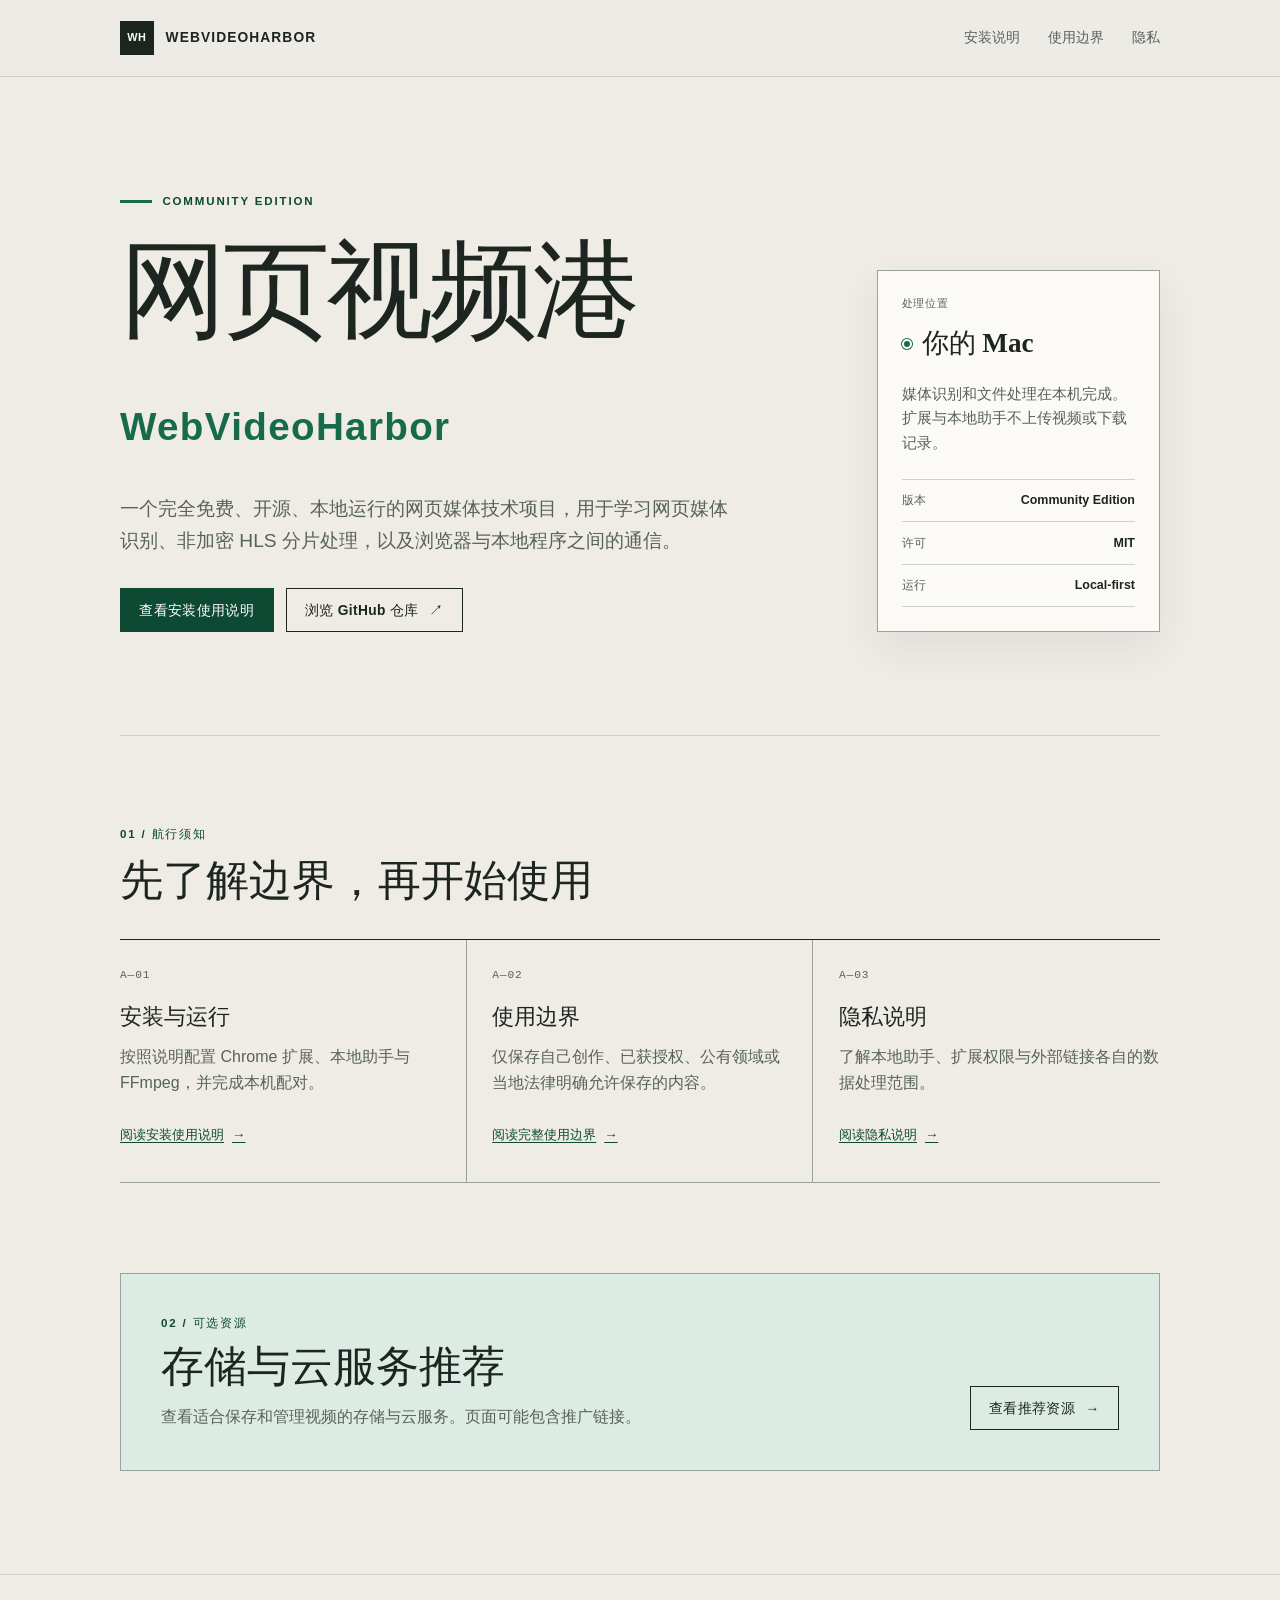
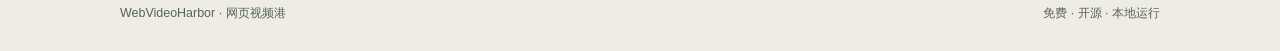
==== docs/index.html @ baf3bd06 "feat: add disclosed recommendation site" ====
<!doctype html>
<html lang="zh-CN">
  <head>
    <meta charset="utf-8">
    <meta name="viewport" content="width=device-width, initial-scale=1">
    <meta
      name="description"
      content="WebVideoHarbor（网页视频港）Community Edition 项目主页。"
    >
    <title>WebVideoHarbor · 网页视频港</title>
    <link rel="stylesheet" href="site.css">
  </head>
  <body>
    <header class="site-header">
      <div class="page-shell header-row">
        <a class="wordmark" href="index.html" aria-label="WebVideoHarbor 首页">
          <span class="wordmark-mark" aria-hidden="true">WH</span>
          <span>WebVideoHarbor</span>
        </a>
        <nav class="site-nav" aria-label="主要导航">
          <a href="安装使用说明.md">安装说明</a>
          <a href="使用边界.md">使用边界</a>
          <a href="../PRIVACY.md">隐私</a>
        </nav>
      </div>
    </header>

    <main>
      <section class="hero page-shell" aria-labelledby="hero-title">
        <div class="eyebrow"><span aria-hidden="true"></span>Community Edition</div>
        <div class="hero-grid">
          <div class="hero-copy">
            <h1 id="hero-title">网页视频港<br><span>WebVideoHarbor</span></h1>
            <p class="hero-lead">
              一个完全免费、开源、本地运行的网页媒体技术项目，用于学习网页媒体识别、非加密 HLS 分片处理，以及浏览器与本地程序之间的通信。
            </p>
            <div class="action-row">
              <a class="button button-primary" href="安装使用说明.md">查看安装使用说明</a>
              <a
                class="button button-secondary"
                href="https://github.com/PHPfrank/web-video-harbor"
              >浏览 GitHub 仓库<span aria-hidden="true">↗</span></a>
            </div>
          </div>

          <aside class="status-card" aria-label="项目处理方式">
            <p class="status-label">处理位置</p>
            <p class="status-value"><span aria-hidden="true"></span>你的 Mac</p>
            <p>
              媒体识别和文件处理在本机完成。扩展与本地助手不上传视频或下载记录。
            </p>
            <dl class="status-list">
              <div><dt>版本</dt><dd>Community Edition</dd></div>
              <div><dt>许可</dt><dd>MIT</dd></div>
              <div><dt>运行</dt><dd>Local-first</dd></div>
            </dl>
          </aside>
        </div>
      </section>

      <section class="project-notes page-shell" aria-labelledby="project-notes-title">
        <div class="section-heading">
          <p class="section-index">01 / 航行须知</p>
          <h2 id="project-notes-title">先了解边界，再开始使用</h2>
        </div>
        <div class="note-grid">
          <article class="note-card">
            <p class="card-number">A—01</p>
            <h3>安装与运行</h3>
            <p>按照说明配置 Chrome 扩展、本地助手与 FFmpeg，并完成本机配对。</p>
            <a class="text-link" href="安装使用说明.md">阅读安装使用说明 <span aria-hidden="true">→</span></a>
          </article>
          <article class="note-card">
            <p class="card-number">A—02</p>
            <h3>使用边界</h3>
            <p>仅保存自己创作、已获授权、公有领域或当地法律明确允许保存的内容。</p>
            <a class="text-link" href="使用边界.md">阅读完整使用边界 <span aria-hidden="true">→</span></a>
          </article>
          <article class="note-card">
            <p class="card-number">A—03</p>
            <h3>隐私说明</h3>
            <p>了解本地助手、扩展权限与外部链接各自的数据处理范围。</p>
            <a class="text-link" href="../PRIVACY.md">阅读隐私说明 <span aria-hidden="true">→</span></a>
          </article>
        </div>
      </section>

      <section class="recommendation-entry page-shell" aria-labelledby="resources-title">
        <div>
          <p class="section-index">02 / 可选资源</p>
          <h2 id="resources-title">存储与云服务推荐</h2>
          <p>查看适合保存和管理视频的存储与云服务。页面可能包含推广链接。</p>
        </div>
        <a class="button button-secondary" href="recommendations.html">查看推荐资源 <span aria-hidden="true">→</span></a>
      </section>
    </main>

    <footer class="site-footer">
      <div class="page-shell footer-row">
        <p>WebVideoHarbor · 网页视频港</p>
        <p>免费 · 开源 · 本地运行</p>
      </div>
    </footer>
  </body>
</html>
---- docs/site.css ----
:root {
  color-scheme: light;
  --canvas: #eeece5;
  --surface: #fbfaf6;
  --surface-strong: #ffffff;
  --ink: #1d2521;
  --ink-soft: #58625d;
  --line: #cfd1c8;
  --line-dark: #9aa29c;
  --accent: #176a4b;
  --accent-dark: #0d4933;
  --accent-pale: #dcebe3;
  --content-width: 65rem;
  --shadow: 0 16px 40px rgba(31, 42, 36, 0.07);
  font-family: "Avenir Next", Avenir, "Helvetica Neue", Arial, sans-serif;
  font-synthesis: none;
}

* {
  box-sizing: border-box;
}

html {
  background: var(--canvas);
  scroll-behavior: smooth;
}

body {
  min-width: 20rem;
  margin: 0;
  color: var(--ink);
  background-color: var(--canvas);
  line-height: 1.65;
}

a {
  color: inherit;
  text-decoration-thickness: 0.08em;
  text-underline-offset: 0.2em;
}

a:focus-visible {
  outline: 3px solid var(--accent);
  outline-offset: 4px;
}

.page-shell {
  width: min(calc(100% - 2rem), var(--content-width));
  margin-inline: auto;
}

.site-header {
  border-bottom: 1px solid var(--line);
  background: rgba(238, 236, 229, 0.96);
}

.header-row,
.footer-row {
  display: flex;
  align-items: center;
  justify-content: space-between;
  gap: 1.5rem;
}

.header-row {
  min-height: 4.75rem;
}

.wordmark {
  display: inline-flex;
  align-items: center;
  gap: 0.75rem;
  font-size: 0.86rem;
  font-weight: 700;
  letter-spacing: 0.08em;
  text-decoration: none;
  text-transform: uppercase;
}

.wordmark-mark {
  display: grid;
  width: 2.1rem;
  height: 2.1rem;
  border: 1px solid var(--ink);
  place-items: center;
  color: var(--surface);
  background: var(--ink);
  font-size: 0.68rem;
  letter-spacing: 0.04em;
}

.site-nav {
  display: flex;
  align-items: center;
  gap: clamp(0.8rem, 3vw, 1.75rem);
  color: var(--ink-soft);
  font-size: 0.86rem;
}

.site-nav a {
  padding-block: 0.45rem;
  text-decoration: none;
}

.site-nav a:hover {
  color: var(--accent-dark);
  text-decoration: underline;
}

.hero {
  padding-block: clamp(4rem, 9vw, 7.5rem) clamp(4rem, 8vw, 6.5rem);
  border-bottom: 1px solid var(--line);
}

.eyebrow,
.section-index {
  margin: 0;
  color: var(--accent-dark);
  font-size: 0.72rem;
  font-weight: 700;
  letter-spacing: 0.16em;
  text-transform: uppercase;
}

.eyebrow {
  display: flex;
  align-items: center;
  gap: 0.65rem;
}

.eyebrow span {
  width: 2rem;
  height: 0.15rem;
  background: var(--accent);
}

.hero-grid {
  display: grid;
  gap: 3rem;
  margin-top: 1.4rem;
}

h1,
h2,
h3,
p {
  overflow-wrap: break-word;
}

h1,
h2,
h3 {
  text-wrap: balance;
}

h1,
.resources-heading h1 {
  margin: 0;
  font-family: "Songti SC", STSong, "Noto Serif CJK SC", Georgia, serif;
  font-weight: 600;
  letter-spacing: -0.035em;
  line-height: 1.06;
}

.hero h1 {
  max-width: 13ch;
  font-size: clamp(3.2rem, 9vw, 6.7rem);
}

.hero h1 span {
  display: inline-block;
  color: var(--accent);
  font-family: "Avenir Next", Avenir, "Helvetica Neue", Arial, sans-serif;
  font-size: 0.36em;
  font-weight: 650;
  letter-spacing: 0.035em;
}

.hero-lead {
  max-width: 39rem;
  margin: 2rem 0 0;
  color: var(--ink-soft);
  font-size: clamp(1rem, 2vw, 1.2rem);
}

.action-row {
  display: flex;
  flex-wrap: wrap;
  gap: 0.75rem;
  margin-top: 2rem;
}

.button {
  display: inline-flex;
  min-height: 44px;
  align-items: center;
  justify-content: center;
  gap: 0.65rem;
  padding: 0.72rem 1.15rem;
  border: 1px solid var(--ink);
  font-size: 0.86rem;
  font-weight: 700;
  letter-spacing: 0.025em;
  line-height: 1.25;
  text-align: center;
  text-decoration: none;
  transition: background-color 160ms ease, color 160ms ease, transform 160ms ease;
}

.button:hover {
  transform: translateY(-2px);
}

.button-primary {
  border-color: var(--accent-dark);
  color: var(--surface-strong);
  background: var(--accent-dark);
}

.button-primary:hover {
  background: var(--accent);
}

.button-secondary {
  background: transparent;
}

.button-secondary:hover {
  color: var(--surface-strong);
  background: var(--ink);
}

.status-card {
  align-self: end;
  padding: 1.5rem;
  border: 1px solid var(--line-dark);
  background: var(--surface);
  box-shadow: var(--shadow);
}

.status-label,
.card-number,
.card-code {
  margin: 0;
  color: var(--ink-soft);
  font-family: ui-monospace, SFMono-Regular, Menlo, Consolas, monospace;
  font-size: 0.7rem;
  letter-spacing: 0.08em;
  text-transform: uppercase;
}

.status-value {
  display: flex;
  align-items: center;
  gap: 0.6rem;
  margin: 0.5rem 0 1rem;
  font-family: "Songti SC", STSong, Georgia, serif;
  font-size: 1.7rem;
  font-weight: 600;
}

.status-value span {
  width: 0.65rem;
  height: 0.65rem;
  border: 2px solid var(--surface-strong);
  border-radius: 50%;
  background: var(--accent);
  box-shadow: 0 0 0 1px var(--accent);
}

.status-card > p:not([class]) {
  margin: 0;
  color: var(--ink-soft);
  font-size: 0.92rem;
}

.status-list {
  margin: 1.5rem 0 0;
  border-top: 1px solid var(--line);
}

.status-list div {
  display: flex;
  justify-content: space-between;
  gap: 1rem;
  padding-block: 0.65rem;
  border-bottom: 1px solid var(--line);
  font-size: 0.78rem;
}

.status-list dt {
  color: var(--ink-soft);
}

.status-list dd {
  margin: 0;
  font-weight: 700;
}

.project-notes {
  padding-block: clamp(4rem, 7vw, 6rem);
}

.section-heading {
  display: grid;
  gap: 0.7rem;
  margin-bottom: 2rem;
}

.section-heading h2,
.recommendation-entry h2,
.privacy-note h2 {
  margin: 0;
  font-family: "Songti SC", STSong, Georgia, serif;
  font-size: clamp(1.8rem, 4vw, 2.7rem);
  line-height: 1.2;
}

.note-grid {
  display: grid;
  border-top: 1px solid var(--ink);
}

.note-card {
  padding: 1.5rem 0;
  border-bottom: 1px solid var(--line-dark);
}

.note-card h3 {
  margin: 1rem 0 0.5rem;
  font-family: "Songti SC", STSong, Georgia, serif;
  font-size: 1.35rem;
}

.note-card > p:not(.card-number) {
  max-width: 31rem;
  margin: 0;
  color: var(--ink-soft);
}

.text-link {
  display: inline-flex;
  min-height: 44px;
  align-items: center;
  gap: 0.5rem;
  margin-top: 1rem;
  color: var(--accent-dark);
  font-size: 0.84rem;
  font-weight: 700;
}

.recommendation-entry {
  display: grid;
  gap: 1.5rem;
  align-items: end;
  margin-bottom: clamp(4rem, 8vw, 7rem);
  padding: clamp(1.5rem, 4vw, 2.5rem);
  border: 1px solid var(--line-dark);
  background: var(--accent-pale);
}

.recommendation-entry h2 {
  margin-top: 0.5rem;
}

.recommendation-entry p:not(.section-index) {
  max-width: 43rem;
  margin: 0.7rem 0 0;
  color: var(--ink-soft);
}

.resources-main {
  padding-block: clamp(3.5rem, 7vw, 6rem);
}

.resources-heading {
  max-width: 48rem;
}

.resources-heading h1 {
  margin-top: 0.8rem;
  font-size: clamp(2.8rem, 7vw, 5.6rem);
}

.resources-intro {
  max-width: 42rem;
  margin: 1.5rem 0 0;
  color: var(--ink-soft);
  font-size: 1.05rem;
}

.disclosure {
  display: grid;
  grid-template-columns: auto 1fr;
  gap: 1rem;
  margin-block: clamp(2.5rem, 6vw, 4.5rem) 2rem;
  padding: 1.25rem;
  border: 1px solid var(--accent);
  background: var(--accent-pale);
}

.disclosure-mark {
  display: grid;
  width: 2rem;
  height: 2rem;
  border-radius: 50%;
  color: var(--surface-strong);
  background: var(--accent-dark);
  font-family: Georgia, serif;
  font-style: italic;
  place-items: center;
}

.disclosure h2 {
  margin: 0;
  font-size: 1rem;
}

.disclosure p {
  margin: 0.35rem 0 0;
  color: #394a42;
  font-size: 0.9rem;
}

.recommendation-grid {
  display: grid;
  gap: 1rem;
}

.recommendation-card {
  display: flex;
  min-width: 0;
  flex-direction: column;
  padding: clamp(1.25rem, 3vw, 2rem);
  border: 1px solid var(--line-dark);
  background: var(--surface-strong);
  box-shadow: var(--shadow);
}

.card-header {
  display: flex;
  align-items: center;
  justify-content: space-between;
  gap: 1rem;
}

.affiliate-badge {
  padding: 0.25rem 0.55rem;
  border: 1px solid var(--accent);
  color: var(--accent-dark);
  background: var(--accent-pale);
  font-size: 0.7rem;
  font-weight: 800;
  letter-spacing: 0.12em;
}

.resource-symbol {
  position: relative;
  width: 5rem;
  height: 5rem;
  margin-block: 2.5rem 1.75rem;
  border: 1px solid var(--line-dark);
  background-color: var(--canvas);
}

.resource-symbol-drive::before,
.resource-symbol-drive::after,
.resource-symbol-drive span,
.resource-symbol-cloud::before,
.resource-symbol-cloud::after,
.resource-symbol-cloud span {
  position: absolute;
  content: "";
}

.resource-symbol-drive::before {
  inset: 1.1rem 0.95rem;
  border: 2px solid var(--accent-dark);
}

.resource-symbol-drive::after {
  right: 1.25rem;
  bottom: 1.45rem;
  width: 0.38rem;
  height: 0.38rem;
  border-radius: 50%;
  background: var(--accent);
}

.resource-symbol-drive span {
  right: 2rem;
  bottom: 1.5rem;
  width: 1rem;
  height: 1px;
  background: var(--line-dark);
}

.resource-symbol-cloud::before {
  right: 0.9rem;
  bottom: 1.35rem;
  left: 0.9rem;
  height: 1.8rem;
  border: 2px solid var(--accent-dark);
  border-radius: 1.3rem;
}

.resource-symbol-cloud::after {
  top: 1.25rem;
  left: 1.85rem;
  width: 1.8rem;
  height: 1.8rem;
  border: 2px solid var(--accent-dark);
  border-radius: 50%;
  background: var(--canvas);
}

.resource-symbol-cloud span {
  right: 1rem;
  bottom: 1.1rem;
  left: 1rem;
  height: 0.7rem;
  background: var(--canvas);
}

.recommendation-card h2 {
  margin: 0;
  font-family: "Songti SC", STSong, Georgia, serif;
  font-size: clamp(1.5rem, 3vw, 2rem);
  line-height: 1.25;
}

.card-summary {
  margin: 1rem 0 0;
  color: var(--ink-soft);
}

.card-limit {
  margin: 1.5rem 0;
  padding-top: 1rem;
  border-top: 1px solid var(--line);
  color: var(--ink-soft);
  font-size: 0.82rem;
}

.external-link {
  width: 100%;
  margin-top: auto;
}

.privacy-note {
  display: grid;
  gap: 1rem;
  margin-top: clamp(3rem, 7vw, 5rem);
  padding-top: 2rem;
  border-top: 1px solid var(--line-dark);
}

.privacy-note h2 {
  font-size: clamp(1.5rem, 3vw, 2.1rem);
}

.privacy-note p:not(.section-index) {
  max-width: 43rem;
  margin: 0.7rem 0 0;
  color: var(--ink-soft);
}

.site-footer {
  padding-block: 1.75rem;
  border-top: 1px solid var(--line);
  color: var(--ink-soft);
  font-size: 0.78rem;
}

.site-footer p {
  margin: 0;
}

.site-footer a {
  min-height: 44px;
}

.visually-hidden {
  position: absolute;
  width: 1px;
  height: 1px;
  padding: 0;
  margin: -1px;
  overflow: hidden;
  clip: rect(0, 0, 0, 0);
  white-space: nowrap;
  border: 0;
}

@media (min-width: 720px) {
  .hero-grid {
    grid-template-columns: minmax(0, 1.75fr) minmax(17rem, 0.7fr);
    align-items: start;
  }

  .note-grid {
    grid-template-columns: repeat(3, 1fr);
  }

  .note-card {
    padding: 1.6rem;
    border-right: 1px solid var(--line-dark);
  }

  .note-card:first-child {
    padding-left: 0;
  }

  .note-card:last-child {
    padding-right: 0;
    border-right: 0;
  }

  .recommendation-entry {
    grid-template-columns: minmax(0, 1fr) auto;
  }

  .recommendation-grid {
    grid-template-columns: repeat(2, minmax(0, 1fr));
  }

  .privacy-note {
    grid-template-columns: minmax(9rem, 0.4fr) minmax(0, 1fr);
  }
}

@media (max-width: 719px) {
  .header-row,
  .footer-row {
    align-items: flex-start;
    flex-direction: column;
  }

  .header-row {
    padding-block: 1rem;
  }

  .site-nav {
    width: 100%;
    flex-wrap: wrap;
  }

  .hero h1 {
    font-size: clamp(2.85rem, 15vw, 4.5rem);
  }

  .action-row,
  .action-row .button,
  .recommendation-entry .button {
    width: 100%;
  }

  .footer-row {
    gap: 0.5rem;
  }
}

@media (prefers-reduced-motion: reduce) {
  html {
    scroll-behavior: auto;
  }

  *,
  *::before,
  *::after {
    scroll-behavior: auto !important;
    transition-duration: 0.01ms !important;
  }
}
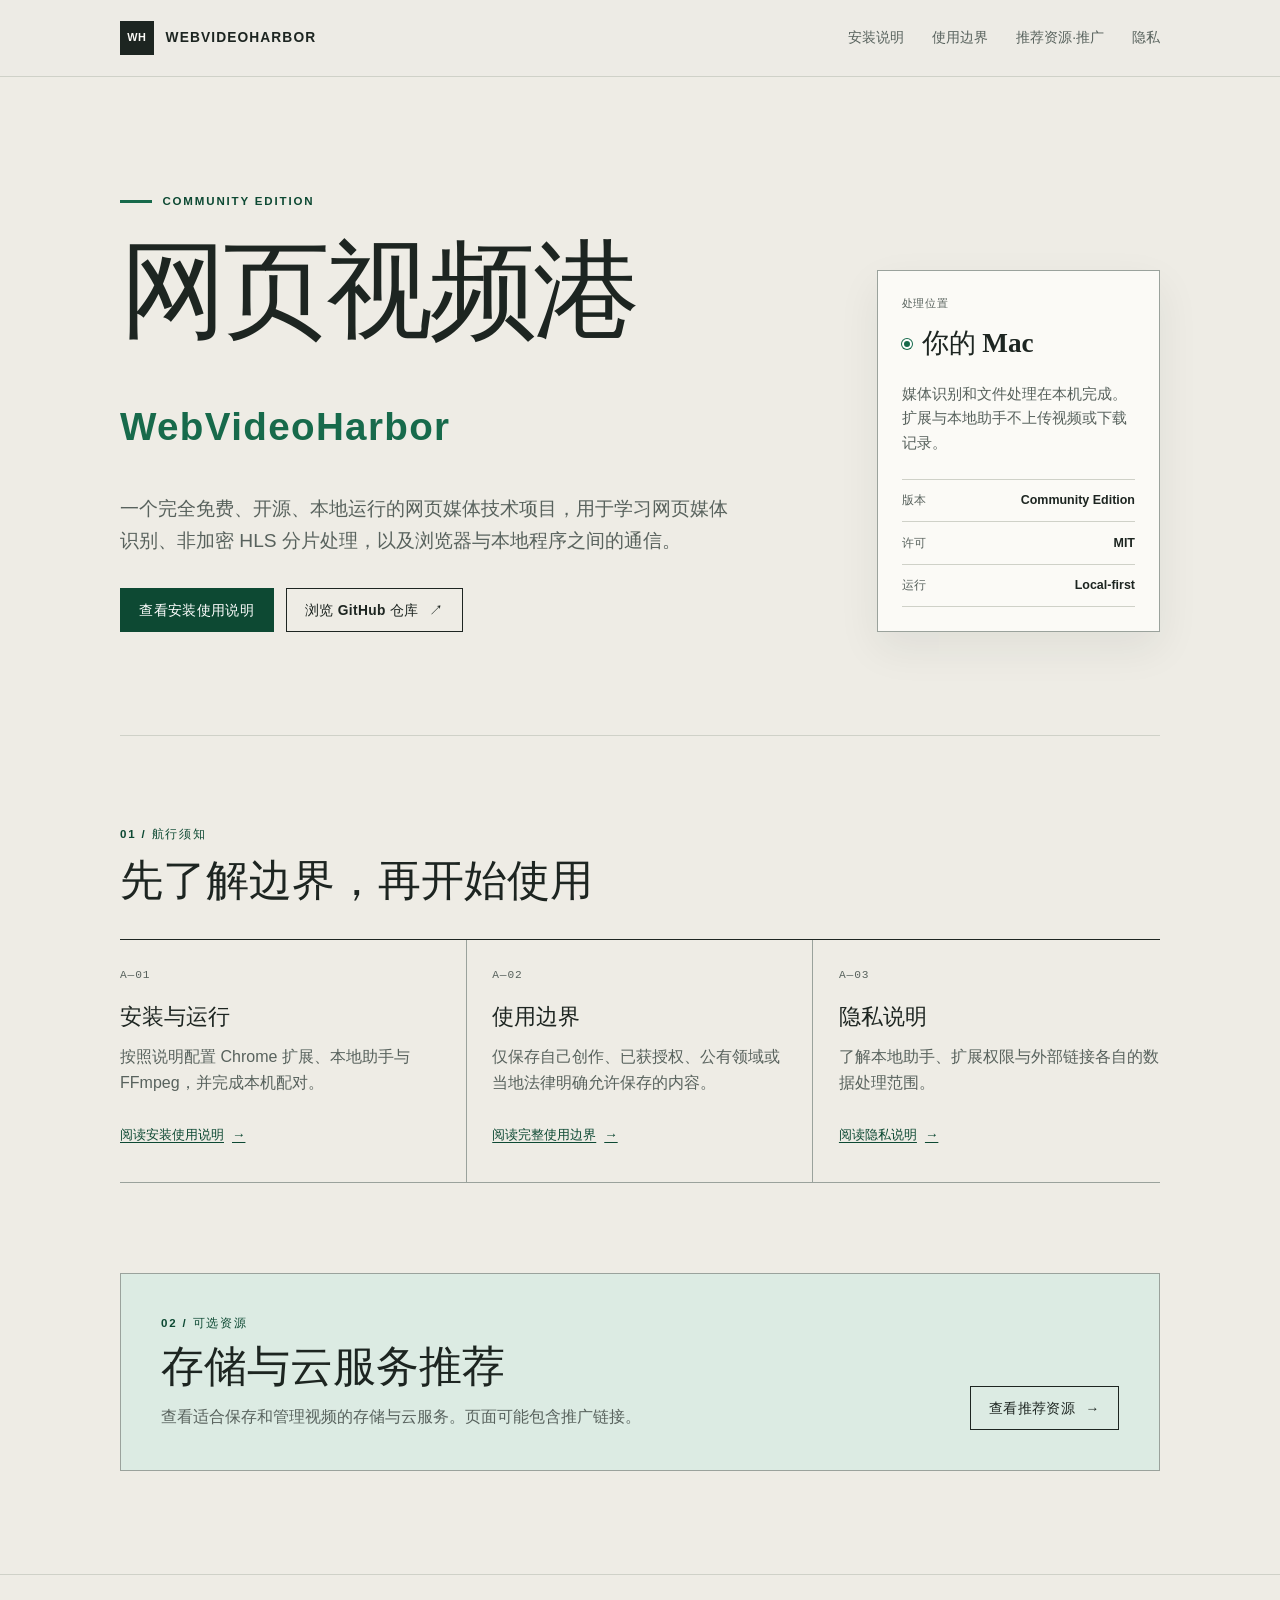
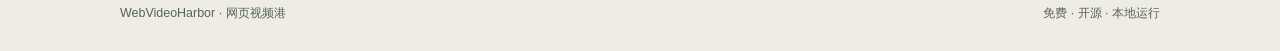
==== commit b56aa8c5: "feat: expose disclosed recommendations in site navigation" ====
--- a/docs/index.html
+++ b/docs/index.html
@@ -20,7 +20,8 @@
         <nav class="site-nav" aria-label="主要导航">
           <a href="安装使用说明.md">安装说明</a>
           <a href="使用边界.md">使用边界</a>
-          <a href="../PRIVACY.md">隐私</a>
+          <a href="recommendations.html">推荐资源·推广</a>
+          <a href="https://github.com/PHPfrank/web-video-harbor/blob/main/PRIVACY.md">隐私</a>
         </nav>
       </div>
     </header>
@@ -80,7 +81,7 @@
             <p class="card-number">A—03</p>
             <h3>隐私说明</h3>
             <p>了解本地助手、扩展权限与外部链接各自的数据处理范围。</p>
-            <a class="text-link" href="../PRIVACY.md">阅读隐私说明 <span aria-hidden="true">→</span></a>
+            <a class="text-link" href="https://github.com/PHPfrank/web-video-harbor/blob/main/PRIVACY.md">阅读隐私说明 <span aria-hidden="true">→</span></a>
           </article>
         </div>
       </section>
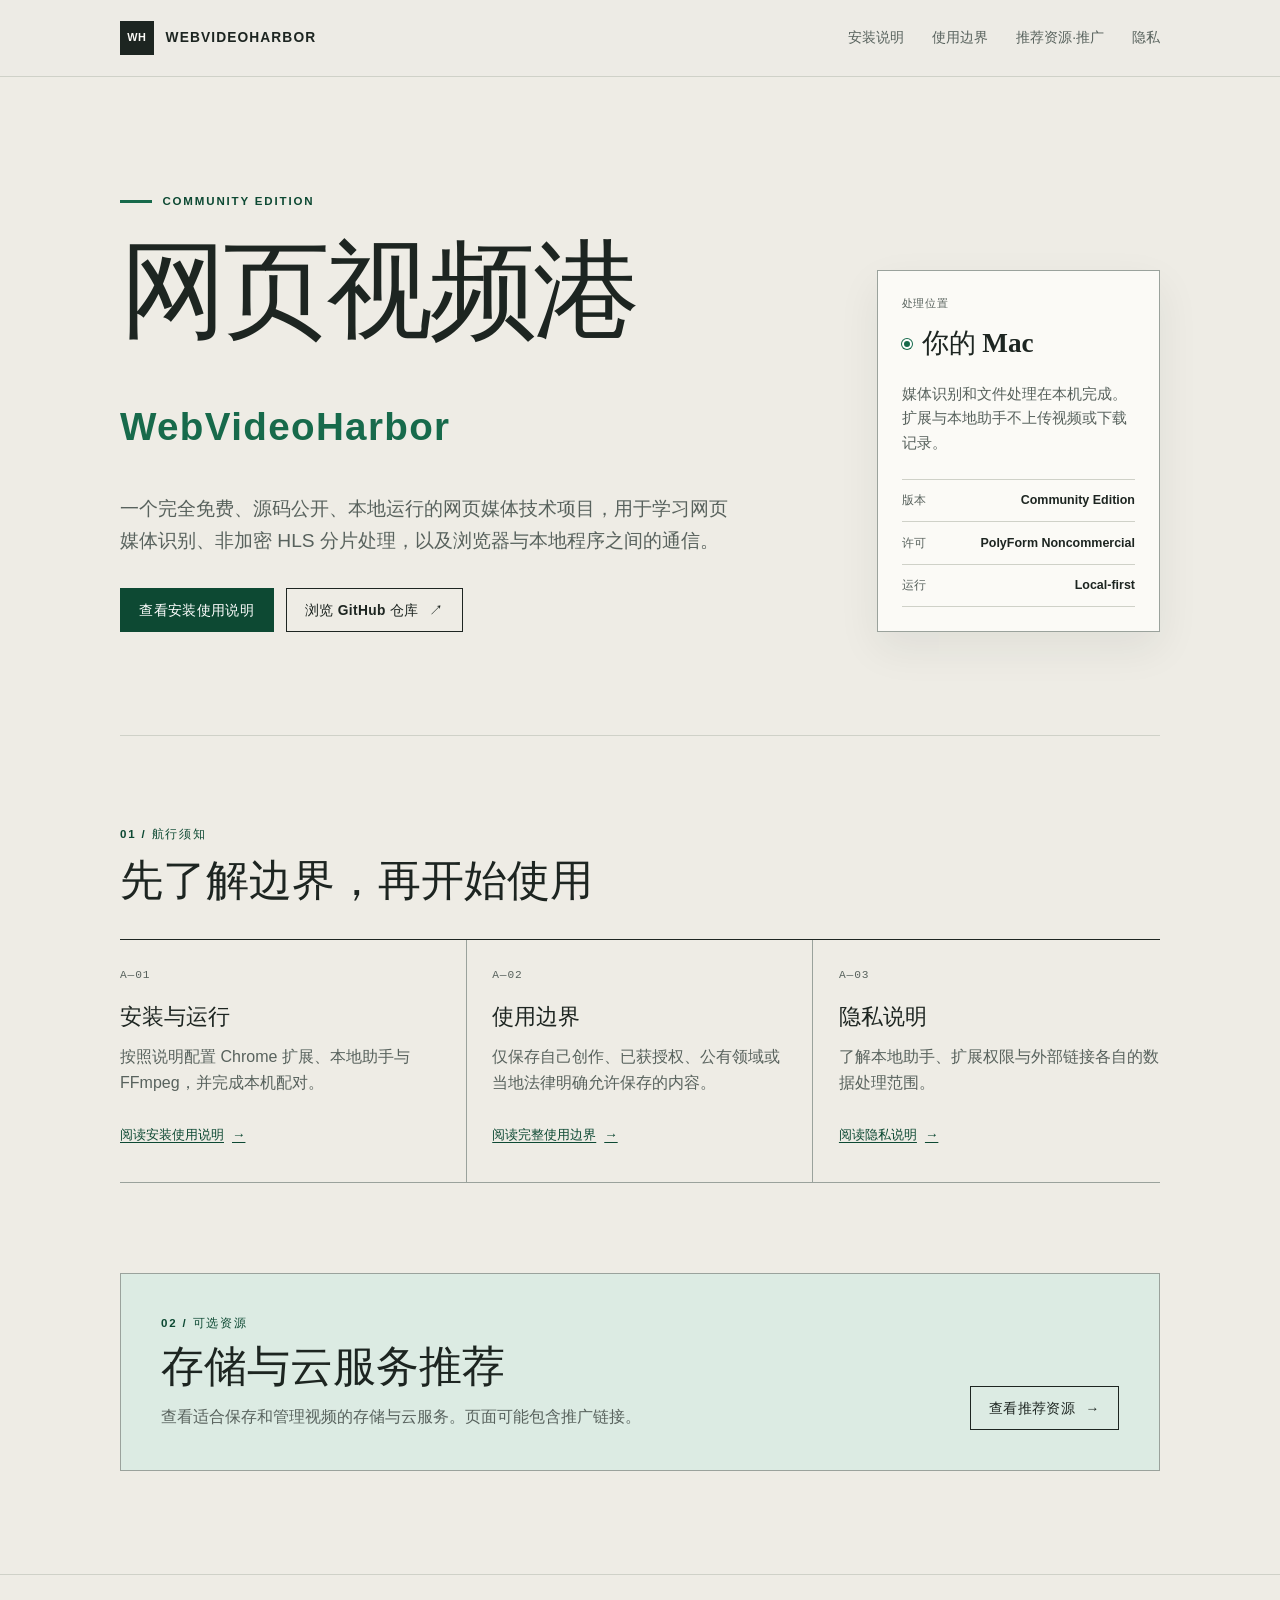
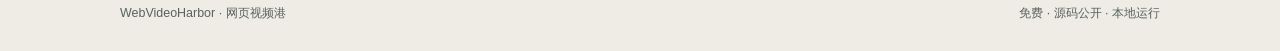
==== commit dc20ead9: "docs: explain noncommercial use terms" ====
--- a/docs/index.html
+++ b/docs/index.html
@@ -33,7 +33,7 @@
           <div class="hero-copy">
             <h1 id="hero-title">网页视频港<br><span>WebVideoHarbor</span></h1>
             <p class="hero-lead">
-              一个完全免费、开源、本地运行的网页媒体技术项目，用于学习网页媒体识别、非加密 HLS 分片处理，以及浏览器与本地程序之间的通信。
+              一个完全免费、源码公开、本地运行的网页媒体技术项目，用于学习网页媒体识别、非加密 HLS 分片处理，以及浏览器与本地程序之间的通信。
             </p>
             <div class="action-row">
               <a class="button button-primary" href="安装使用说明.md">查看安装使用说明</a>
@@ -52,7 +52,7 @@
             </p>
             <dl class="status-list">
               <div><dt>版本</dt><dd>Community Edition</dd></div>
-              <div><dt>许可</dt><dd>MIT</dd></div>
+              <div><dt>许可</dt><dd>PolyForm Noncommercial</dd></div>
               <div><dt>运行</dt><dd>Local-first</dd></div>
             </dl>
           </aside>
@@ -99,7 +99,7 @@
     <footer class="site-footer">
       <div class="page-shell footer-row">
         <p>WebVideoHarbor · 网页视频港</p>
-        <p>免费 · 开源 · 本地运行</p>
+        <p>免费 · 源码公开 · 本地运行</p>
       </div>
     </footer>
   </body>
